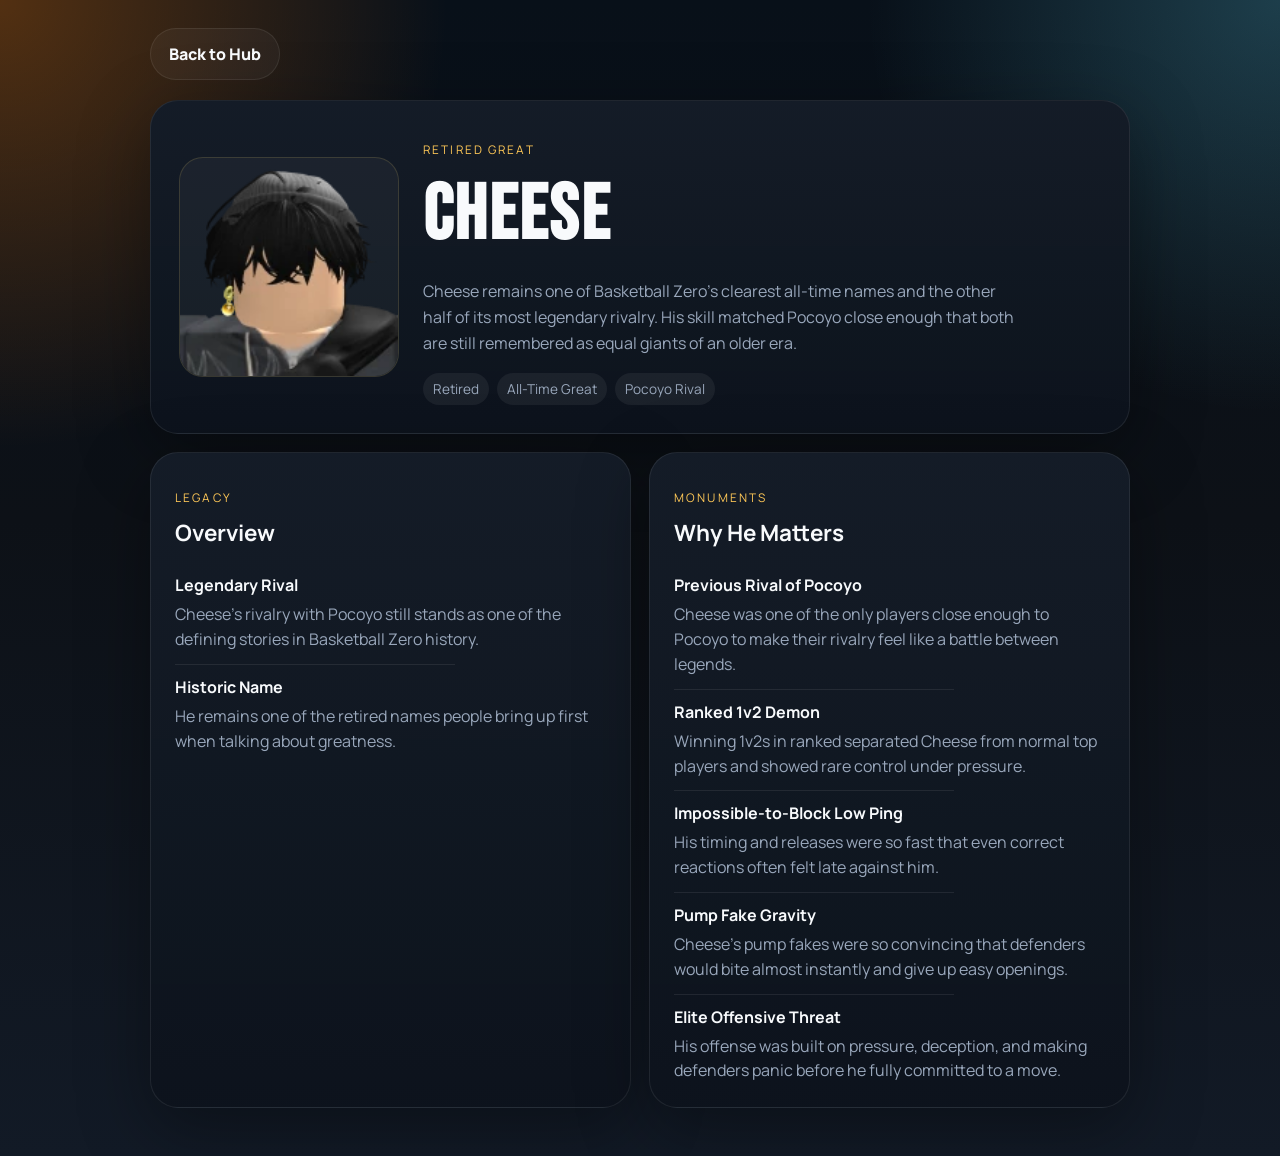
==== legend-cheese.html @ daa33e8b "Inital site upload" ====
<!doctype html>
<html lang="en">
  <head>
    <meta charset="UTF-8" />
    <meta name="viewport" content="width=device-width, initial-scale=1.0" />
    <title>Cheese | Basketball Zero Hub</title>
    <link rel="preconnect" href="https://fonts.googleapis.com" />
    <link rel="preconnect" href="https://fonts.gstatic.com" crossorigin />
    <link
      href="https://fonts.googleapis.com/css2?family=Bebas+Neue&family=Manrope:wght@400;500;700;800&display=swap"
      rel="stylesheet"
    />
    <link rel="stylesheet" href="styles.css" />
  </head>
  <body>
    <main class="legend-page">
      <a class="button ghost legend-back" href="index.html#hub">Back to Hub</a>
      <section class="legend-hero-card">
        <div class="legend-hero-grid">
          <img
            class="legend-portrait"
            src="assets/Cheese.webp"
            alt="Cheese avatar"
          />
          <div>
            <p class="eyebrow">Retired Great</p>
            <h1>Cheese</h1>
            <p class="legend-copy">
              Cheese remains one of Basketball Zero's clearest all-time names and the
              other half of its most legendary rivalry. His skill matched Pocoyo close
              enough that both are still remembered as equal giants of an older era.
            </p>
            <div class="legend-tags">
              <span>Retired</span>
              <span>All-Time Great</span>
              <span>Pocoyo Rival</span>
            </div>
          </div>
        </div>
      </section>

      <section class="legend-sections">
        <article class="legend-section-card">
          <p class="mini-label">Legacy</p>
          <h2>Overview</h2>
          <div class="legend-list">
            <article>
              <h3>Legendary Rival</h3>
              <p>Cheese's rivalry with Pocoyo still stands as one of the defining stories in Basketball Zero history.</p>
            </article>
            <article>
              <h3>Historic Name</h3>
              <p>He remains one of the retired names people bring up first when talking about greatness.</p>
            </article>
          </div>
        </article>

        <article class="legend-section-card">
          <p class="mini-label">Monuments</p>
          <h2>Why He Matters</h2>
          <div class="legend-list">
            <article>
              <h3>Previous Rival of Pocoyo</h3>
              <p>Cheese was one of the only players close enough to Pocoyo to make their rivalry feel like a battle between legends.</p>
            </article>
            <article>
              <h3>Ranked 1v2 Demon</h3>
              <p>Winning 1v2s in ranked separated Cheese from normal top players and showed rare control under pressure.</p>
            </article>
            <article>
              <h3>Impossible-to-Block Low Ping</h3>
              <p>His timing and releases were so fast that even correct reactions often felt late against him.</p>
            </article>
            <article>
              <h3>Pump Fake Gravity</h3>
              <p>Cheese's pump fakes were so convincing that defenders would bite almost instantly and give up easy openings.</p>
            </article>
            <article>
              <h3>Elite Offensive Threat</h3>
              <p>His offense was built on pressure, deception, and making defenders panic before he fully committed to a move.</p>
            </article>
          </div>
        </article>
      </section>
    </main>
  </body>
</html>
---- styles.css ----
:root {
  --bg: #0d1117;
  --bg-secondary: #111a24;
  --panel: rgba(16, 24, 34, 0.82);
  --panel-strong: #131f2d;
  --text: #f8fafc;
  --muted: #99a7bb;
  --orange: #ff7a00;
  --gold: #ffc857;
  --cyan: #68e1fd;
  --line: rgba(255, 255, 255, 0.08);
  --shadow: 0 20px 70px rgba(0, 0, 0, 0.35);
}

* {
  box-sizing: border-box;
}

html {
  scroll-behavior: smooth;
}

body {
  margin: 0;
  font-family: "Manrope", sans-serif;
  color: var(--text);
  background:
    radial-gradient(circle at top left, rgba(255, 122, 0, 0.3), transparent 26%),
    radial-gradient(circle at top right, rgba(104, 225, 253, 0.22), transparent 24%),
    linear-gradient(180deg, #081019 0%, #0d1117 45%, #121a26 100%);
  min-height: 100vh;
}

body.is-animating .spotlight-fade {
  opacity: 0;
  transform: translateY(8px);
}

body.is-transitioning .tab-panel.active,
body.is-transitioning .subtab-panel.active {
  animation-duration: 340ms;
}

a {
  color: inherit;
  text-decoration: none;
}

.page-shell {
  width: min(1180px, calc(100% - 32px));
  margin: 0 auto;
  padding-bottom: 48px;
}

.hero {
  padding: 22px 0 36px;
}

.topbar,
.hero-panel,
.leaderboard-card,
.insight-card,
.legend-card,
.timeline-list,
.timeline-feature {
  backdrop-filter: blur(14px);
}

.topbar {
  display: flex;
  align-items: center;
  justify-content: space-between;
  margin-bottom: 32px;
  padding: 14px 18px;
  border: 1px solid var(--line);
  border-radius: 18px;
  background: rgba(7, 12, 18, 0.55);
}

.brand {
  display: flex;
  align-items: center;
  gap: 12px;
  font-weight: 800;
  letter-spacing: 0.04em;
}

.brand-ball {
  width: 18px;
  height: 18px;
  border-radius: 50%;
  background: linear-gradient(135deg, var(--orange), var(--gold));
  box-shadow: 0 0 18px rgba(255, 122, 0, 0.5);
}

.nav-links {
  display: flex;
  gap: 18px;
  color: var(--muted);
}

.topbar-actions {
  display: flex;
  align-items: center;
  gap: 16px;
}

.discord-link {
  display: inline-flex;
  align-items: center;
  justify-content: center;
  padding: 10px 16px;
  border-radius: 999px;
  border: 1px solid rgba(255, 255, 255, 0.1);
  background: linear-gradient(135deg, rgba(88, 101, 242, 0.22), rgba(114, 137, 255, 0.12));
  color: #eef2ff;
  font-weight: 800;
  box-shadow: 0 10px 24px rgba(88, 101, 242, 0.14);
  transition: transform 220ms ease, border-color 220ms ease, box-shadow 220ms ease, background 220ms ease;
}

.discord-link:hover {
  transform: translateY(-2px);
  border-color: rgba(140, 154, 255, 0.28);
  box-shadow: 0 14px 28px rgba(88, 101, 242, 0.22);
  background: linear-gradient(135deg, rgba(88, 101, 242, 0.3), rgba(114, 137, 255, 0.16));
}

.nav-links a:hover,
.filter:hover,
.timeline-item:hover {
  color: var(--text);
}

.hero-grid {
  display: grid;
  grid-template-columns: 1.35fr 0.85fr;
  gap: 24px;
  align-items: stretch;
}

.eyebrow,
.mini-label {
  text-transform: uppercase;
  letter-spacing: 0.18em;
  font-size: 0.74rem;
  color: var(--gold);
}

.hero-copy h1,
.section-heading h2,
.hero-panel h2 {
  margin: 0;
  font-family: "Bebas Neue", sans-serif;
  letter-spacing: 0.03em;
}

.hero-copy h1 {
  font-size: clamp(4rem, 9vw, 7rem);
  line-height: 0.92;
  max-width: 8ch;
}

.hero-text {
  max-width: 58ch;
  color: var(--muted);
  font-size: 1.05rem;
}

.hero-actions {
  display: flex;
  gap: 14px;
  margin: 28px 0;
}

.button {
  display: inline-flex;
  align-items: center;
  justify-content: center;
  padding: 14px 18px;
  border-radius: 999px;
  font-weight: 800;
  transition: transform 220ms ease, background 220ms ease, border-color 220ms ease, box-shadow 220ms ease;
}

.button:hover {
  transform: translateY(-2px);
}

.button.primary {
  background: linear-gradient(135deg, var(--orange), #ff9d2f);
  color: #111;
}

.button.ghost {
  border: 1px solid var(--line);
  background: rgba(255, 255, 255, 0.04);
}

.hero-stats {
  display: flex;
  flex-wrap: wrap;
  gap: 16px;
}

.hero-stats article {
  min-width: 140px;
  padding: 14px 16px;
  border: 1px solid var(--line);
  border-radius: 18px;
  background: linear-gradient(180deg, rgba(255, 255, 255, 0.06), rgba(255, 255, 255, 0.03));
  box-shadow: inset 0 1px 0 rgba(255, 255, 255, 0.04);
}

.hero-stats strong {
  display: block;
  font-size: 1.6rem;
}

.hero-stats span,
.hero-panel p,
.insight-card p,
.timeline-feature p,
.legend-card p {
  color: var(--muted);
}

.hero-panel {
  position: relative;
  overflow: hidden;
  padding: 26px;
  border: 1px solid var(--line);
  border-radius: 28px;
  background:
    linear-gradient(180deg, rgba(19, 31, 45, 0.95), rgba(12, 17, 23, 0.92)),
    var(--panel);
  box-shadow: var(--shadow);
}

.hero-panel::before {
  content: "";
  position: absolute;
  inset: 0;
  background: linear-gradient(135deg, rgba(255, 216, 107, 0.06), transparent 42%);
  pointer-events: none;
}

.panel-glow {
  position: absolute;
  inset: auto -40px -60px auto;
  width: 180px;
  height: 180px;
  border-radius: 50%;
  background: radial-gradient(circle, rgba(255, 122, 0, 0.4), transparent 60%);
}

.score-card {
  display: grid;
  gap: 10px;
  margin-top: 20px;
}

.hero-panel-pills {
  display: flex;
  flex-wrap: wrap;
  gap: 10px;
  margin-top: 18px;
}

.hero-panel-pills span {
  padding: 9px 12px;
  border-radius: 999px;
  border: 1px solid rgba(255, 255, 255, 0.08);
  background: rgba(255, 255, 255, 0.05);
  color: #dbe4f3;
  font-size: 0.86rem;
  font-weight: 700;
}

.score-card div {
  display: flex;
  justify-content: space-between;
  padding: 14px 16px;
  border-radius: 16px;
  background: rgba(255, 255, 255, 0.05);
  border: 1px solid var(--line);
}

.section {
  padding: 28px 0;
}

.section-heading {
  display: flex;
  justify-content: space-between;
  align-items: end;
  gap: 18px;
  margin-bottom: 20px;
}

.section-heading h2 {
  font-size: clamp(2.3rem, 4vw, 3.5rem);
}

.panel-header h3 {
  margin: 0;
  font-family: "Bebas Neue", sans-serif;
  font-size: clamp(2rem, 3vw, 2.8rem);
  letter-spacing: 0.03em;
}

.tab-switcher {
  display: flex;
  flex-wrap: wrap;
  gap: 10px;
}

.subtab-switcher {
  display: flex;
  flex-wrap: wrap;
  gap: 10px;
  margin-bottom: 18px;
}

.tab-button {
  border: 1px solid var(--line);
  background: rgba(255, 255, 255, 0.04);
  color: var(--muted);
  border-radius: 999px;
  padding: 10px 16px;
  cursor: pointer;
  font: inherit;
  font-weight: 800;
  transition: all 220ms ease;
}

.tab-button.active,
.tab-button:hover {
  background: var(--text);
  color: #111;
}

.tab-panel {
  display: none;
}

.tab-panel.active {
  display: block;
  animation: panelFade 280ms ease;
}

.tab-panel.active[data-motion="left"] {
  animation-name: panelSlideLeft;
}

.tab-panel.active[data-motion="right"] {
  animation-name: panelSlideRight;
}

.subtab-button {
  border: 1px solid var(--line);
  background: rgba(255, 255, 255, 0.04);
  color: var(--muted);
  border-radius: 999px;
  padding: 10px 16px;
  cursor: pointer;
  font: inherit;
  font-weight: 800;
  transition: all 220ms ease;
}

.subtab-button.active,
.subtab-button:hover {
  background: rgba(255, 255, 255, 0.12);
  color: var(--text);
}

.subtab-panel:not(.active) {
  display: none !important;
}

.subtab-panel.active {
  display: grid;
  animation: panelFade 280ms ease;
}

.subtab-panel.active[data-motion="left"] {
  animation-name: panelSlideLeft;
}

.subtab-panel.active[data-motion="right"] {
  animation-name: panelSlideRight;
}

.filters {
  display: flex;
  flex-wrap: wrap;
  gap: 10px;
}

.filter {
  border: 1px solid var(--line);
  background: rgba(255, 255, 255, 0.04);
  color: var(--muted);
  border-radius: 999px;
  padding: 10px 14px;
  cursor: pointer;
  font: inherit;
  transition: all 180ms ease;
}

.filter.active {
  background: var(--text);
  color: #111;
}

.rankings-layout,
.timeline-layout {
  display: grid;
  grid-template-columns: 1.2fr 0.8fr;
  gap: 18px;
  align-items: start;
}

.leaderboard-card,
.insight-card,
.timeline-list,
.timeline-feature,
.legend-card {
  border: 1px solid var(--line);
  border-radius: 24px;
  background:
    linear-gradient(180deg, rgba(20, 28, 40, 0.95), rgba(13, 19, 28, 0.98)),
    var(--panel);
  box-shadow: var(--shadow);
}

.leaderboard-card {
  padding: 18px 18px 22px;
  position: relative;
  overflow: hidden;
  background:
    radial-gradient(circle at top right, rgba(255, 216, 107, 0.08), transparent 20%),
    linear-gradient(180deg, rgba(20, 28, 40, 0.95), rgba(13, 19, 28, 0.98)),
    var(--panel);
}

.leaderboard-card::before {
  content: "";
  position: absolute;
  inset: 0 0 auto 0;
  height: 1px;
  background: linear-gradient(90deg, transparent, rgba(255, 200, 87, 0.45), transparent);
  pointer-events: none;
}

.empty-state-card {
  min-height: 280px;
}

.leaderboard-head,
.leaderboard-row {
  display: grid;
  grid-template-columns: 2fr 1fr 0.8fr;
  gap: 12px;
  align-items: center;
}

.leaderboard-head {
  padding: 8px 18px 16px;
  color: var(--muted);
  font-size: 0.8rem;
  text-transform: uppercase;
  letter-spacing: 0.18em;
  width: calc(100% - 76px);
  margin-left: 76px;
}

.leaderboard-row {
  padding: 18px 20px;
  border-radius: 22px;
  transition: background 220ms ease, transform 220ms ease, border-color 220ms ease, box-shadow 220ms ease;
  cursor: pointer;
  border: 1px solid rgba(255, 255, 255, 0.04);
  background:
    linear-gradient(180deg, rgba(255, 255, 255, 0.06), rgba(255, 255, 255, 0.04));
  box-shadow: inset 0 1px 0 rgba(255, 255, 255, 0.04);
}

.leaderboard-row:hover,
.leaderboard-row.active {
  background:
    linear-gradient(180deg, rgba(255, 255, 255, 0.09), rgba(255, 255, 255, 0.05));
  border-color: rgba(255, 216, 107, 0.14);
  box-shadow:
    inset 0 1px 0 rgba(255, 255, 255, 0.05),
    0 12px 30px rgba(0, 0, 0, 0.22);
  transform: translateY(-1px);
}

.leaderboard-row.active {
  border-color: rgba(255, 216, 107, 0.22);
  box-shadow:
    inset 0 1px 0 rgba(255, 255, 255, 0.06),
    0 16px 34px rgba(0, 0, 0, 0.24),
    0 0 0 1px rgba(255, 216, 107, 0.06);
}

.player-meta {
  display: flex;
  align-items: center;
  gap: 12px;
}

.rank-badge {
  width: 38px;
  height: 38px;
  border-radius: 14px;
  display: grid;
  place-items: center;
  font-weight: 800;
  background: linear-gradient(135deg, rgba(255, 122, 0, 0.2), rgba(255, 200, 87, 0.2));
  color: var(--gold);
}

.avatar-slot,
.avatar-preview-image {
  border: 1px dashed rgba(255, 255, 255, 0.2);
  background: rgba(255, 255, 255, 0.04);
  color: var(--muted);
}

.avatar-fallback {
  display: grid;
  place-items: center;
  font-weight: 800;
  color: var(--text);
}

.avatar-slot {
  width: 52px;
  height: 52px;
  border-radius: 16px;
  border-color: rgba(255, 216, 107, 0.18);
  box-shadow: 0 8px 20px rgba(0, 0, 0, 0.18);
}

.player-meta strong {
  display: block;
  font-size: 1.08rem;
  line-height: 1.1;
}

.player-meta span,
.subtle {
  color: var(--muted);
  font-size: 0.88rem;
}

.insight-card,
.timeline-feature {
  padding: 22px;
}

.insight-card {
  height: fit-content;
  min-height: 0;
  transition: opacity 220ms ease, transform 220ms ease;
}

.empty-state {
  min-height: 220px;
  display: grid;
  place-items: center;
  text-align: center;
  padding: 24px;
}

.empty-state h4 {
  margin: 0 0 10px;
  font-size: 1.4rem;
}

.insight-card h3,
.timeline-feature h3 {
  margin: 8px 0 10px;
  font-size: 1.8rem;
}

.insight-stats {
  list-style: none;
  padding: 0;
  margin: 18px 0 0;
  display: grid;
  gap: 10px;
}

.insight-stats li {
  padding: 12px 14px;
  border-radius: 14px;
  background: rgba(255, 255, 255, 0.05);
}

.rankings-entry-block {
  display: grid;
  grid-template-columns: 60px 1fr;
  gap: 16px;
  align-items: center;
  position: relative;
  margin-bottom: 22px;
}

.rankings-entry-block::after {
  content: "";
  position: absolute;
  left: 76px;
  right: 0;
  bottom: -11px;
  height: 1px;
  background: linear-gradient(
    90deg,
    rgba(255, 255, 255, 0.04) 0%,
    rgba(255, 255, 255, 0.18) 18%,
    rgba(255, 255, 255, 0.26) 50%,
    rgba(255, 255, 255, 0.18) 82%,
    rgba(255, 255, 255, 0.04) 100%
  );
}

.rankings-entry-block:last-child {
  margin-bottom: 0;
}

.rankings-entry-block:last-child::after {
  display: none;
}

.ranking-number {
  color: #f6f7fb;
  font-weight: 800;
  font-size: 1.5rem;
  text-align: center;
  letter-spacing: 0.01em;
  text-shadow: 0 0 18px rgba(255, 255, 255, 0.08);
}

.tied-rank {
  font-size: 1.18rem;
  color: #d9e1ee;
  letter-spacing: 0.04em;
}

.rank-tier {
  font-weight: 800;
  -webkit-background-clip: text;
  background-clip: text;
  color: transparent;
  letter-spacing: 0.01em;
}

.rank-tier-gold {
  background-image: linear-gradient(135deg, #ffd86b 0%, #fff0a8 45%, #ffbf3c 100%);
  text-shadow: 0 0 18px rgba(255, 200, 87, 0.14);
}

.rank-tier-silver {
  background-image: linear-gradient(135deg, #eef3f8 0%, #cdd7e4 48%, #aeb9c8 100%);
  text-shadow: 0 0 16px rgba(220, 230, 245, 0.1);
}

.rank-tier-bronze {
  background-image: linear-gradient(135deg, #e9b17a 0%, #c98243 45%, #9f5a2a 100%);
  text-shadow: 0 0 16px rgba(201, 130, 67, 0.12);
}

.rank-tier-plain {
  color: #f3f6fb;
  background-image: none;
  text-shadow: none;
}

.leaderboard-row:nth-child(1) .player-meta strong,
.leaderboard-row:nth-child(2) .player-meta strong,
.leaderboard-row:nth-child(3) .player-meta strong,
.leaderboard-row:nth-child(4) .player-meta strong {
  text-shadow: 0 0 16px rgba(255, 255, 255, 0.04);
}

.row-breakline {
  display: none;
}

.avatar-preview {
  margin-top: 18px;
  border-top: 1px solid rgba(255, 255, 255, 0.08);
  padding-top: 18px;
}

.monuments-list {
  display: grid;
  gap: 12px;
}


.monument-item {
  padding: 14px 0 0;
  position: relative;
}

.monument-item:first-of-type {
  padding-top: 4px;
}

.monument-item::before {
  content: "";
  position: absolute;
  top: 0;
  left: 0;
  width: min(100%, 305px);
  height: 1px;
  background: rgba(255, 255, 255, 0.08);
}

.monument-item:first-of-type::before {
  display: none;
}

.monument-item h4 {
  margin: 0 0 6px;
  font-size: 0.98rem;
  color: var(--text);
}

.monument-item p {
  margin: 0;
  color: var(--muted);
  line-height: 1.5;
}

.avatar-preview-image {
  width: 100%;
  min-height: 220px;
  border-radius: 22px;
  margin-bottom: 12px;
  border: 1px solid rgba(255, 216, 107, 0.14);
  background: rgba(255, 255, 255, 0.04);
}

.avatar-image {
  object-fit: cover;
  display: block;
}

.leaderboard-row > span,
.leaderboard-head > span:not(:first-child) {
  justify-self: start;
}

.leaderboard-row > span {
  font-weight: 700;
}

.legend-grid {
  display: grid;
  grid-template-columns: repeat(3, minmax(0, 1fr));
  gap: 18px;
}

.legend-card {
  position: relative;
  overflow: hidden;
  padding: 22px;
}

.legend-link {
  display: block;
  transition: transform 220ms ease, border-color 220ms ease, box-shadow 220ms ease;
}

.legend-link:hover {
  transform: translateY(-4px);
  border-color: rgba(255, 216, 107, 0.18);
  box-shadow: 0 18px 40px rgba(0, 0, 0, 0.28);
}

.legend-link:active {
  transform: translateY(-1px) scale(0.99);
}

.legend-link::after {
  content: "";
  position: absolute;
  inset: 0;
  background: linear-gradient(135deg, rgba(255, 216, 107, 0.08), transparent 45%);
  opacity: 0;
  transition: opacity 220ms ease;
  pointer-events: none;
}

.legend-link:hover::after {
  opacity: 1;
}

.legend-card::before {
  content: "";
  position: absolute;
  inset: -40% auto auto 55%;
  width: 160px;
  height: 160px;
  border-radius: 50%;
  background: radial-gradient(circle, rgba(104, 225, 253, 0.22), transparent 65%);
}

.legend-card h3 {
  margin: 8px 0 10px;
  font-size: 1.5rem;
}

.upcoming-avatar {
  width: 72px;
  height: 72px;
  border-radius: 18px;
  object-fit: cover;
  display: block;
  margin: 10px 0 12px;
  border: 1px solid rgba(255, 216, 107, 0.14);
  background: rgba(255, 255, 255, 0.04);
}

.upcoming-username {
  margin-top: -2px;
  color: var(--muted);
  font-size: 0.92rem;
}

.legend-page {
  width: min(980px, calc(100% - 32px));
  margin: 0 auto;
  padding: 28px 0 48px;
  animation: pageFade 320ms ease;
}

.legend-back {
  display: inline-flex;
  margin-bottom: 20px;
}

.legend-hero-card,
.legend-section-card {
  border: 1px solid var(--line);
  border-radius: 28px;
  background:
    linear-gradient(180deg, rgba(20, 28, 40, 0.95), rgba(13, 19, 28, 0.98)),
    var(--panel);
  box-shadow: var(--shadow);
}

.legend-hero-card {
  padding: 28px;
}

.legend-hero-grid {
  display: grid;
  grid-template-columns: 220px 1fr;
  gap: 24px;
  align-items: center;
}

.legend-portrait {
  width: 100%;
  aspect-ratio: 1 / 1;
  border-radius: 24px;
  border: 1px solid rgba(255, 216, 107, 0.14);
  object-fit: cover;
  background: rgba(255, 255, 255, 0.04);
}

.legend-page h1 {
  margin: 6px 0 10px;
  font-family: "Bebas Neue", sans-serif;
  font-size: clamp(3rem, 6vw, 4.8rem);
  letter-spacing: 0.03em;
}

.legend-copy {
  max-width: 60ch;
  color: var(--muted);
  line-height: 1.65;
}

.legend-sections {
  display: grid;
  grid-template-columns: 1fr 1fr;
  gap: 18px;
  margin-top: 18px;
}

.legend-section-card {
  padding: 24px;
}

.legend-section-card h2 {
  margin: 8px 0 14px;
  font-size: 1.4rem;
}

.legend-list {
  display: grid;
  gap: 12px;
}

.legend-list article {
  padding-top: 12px;
  position: relative;
}

.legend-list article::before {
  content: "";
  position: absolute;
  top: 0;
  left: 0;
  width: min(100%, 280px);
  height: 1px;
  background: rgba(255, 255, 255, 0.08);
}

.legend-list article:first-child::before {
  display: none;
}

.legend-list h3 {
  margin: 0 0 6px;
  font-size: 1rem;
}

.legend-list p {
  margin: 0;
  color: var(--muted);
  line-height: 1.55;
}

.legend-tags {
  display: flex;
  flex-wrap: wrap;
  gap: 8px;
  margin-top: 16px;
}

.legend-tags span {
  padding: 7px 10px;
  border-radius: 999px;
  background: rgba(255, 255, 255, 0.06);
  font-size: 0.85rem;
  color: var(--muted);
}

.timeline-list {
  display: grid;
  gap: 12px;
  padding: 16px;
}

.timeline-item {
  padding: 16px;
  border-radius: 18px;
  cursor: pointer;
  border: 1px solid transparent;
  transition: all 220ms ease;
}

.timeline-item.active {
  background: rgba(255, 255, 255, 0.06);
  border-color: rgba(255, 200, 87, 0.25);
}

.timeline-item h3 {
  margin: 4px 0 6px;
}

.event-date {
  color: var(--gold);
}

@keyframes panelFade {
  from {
    opacity: 0;
    transform: translateY(8px);
  }

  to {
    opacity: 1;
    transform: translateY(0);
  }
}

@keyframes panelSlideLeft {
  from {
    opacity: 0;
    transform: translateX(22px);
  }

  to {
    opacity: 1;
    transform: translateX(0);
  }
}

@keyframes panelSlideRight {
  from {
    opacity: 0;
    transform: translateX(-22px);
  }

  to {
    opacity: 1;
    transform: translateX(0);
  }
}

@keyframes pageFade {
  from {
    opacity: 0;
    transform: translateY(10px);
  }

  to {
    opacity: 1;
    transform: translateY(0);
  }
}

@media (max-width: 960px) {
  .hero-grid,
  .rankings-layout,
  .timeline-layout,
  .legend-grid,
  .legend-sections,
  .legend-hero-grid {
    grid-template-columns: 1fr;
  }
}

@media (max-width: 700px) {
  .page-shell {
    width: min(100% - 20px, 1180px);
  }

  .topbar,
  .section-heading {
    flex-direction: column;
    align-items: flex-start;
  }

  .topbar-actions {
    width: 100%;
    flex-direction: column;
    align-items: flex-start;
  }

  .nav-links,
  .hero-actions,
  .hero-stats,
  .filters {
    width: 100%;
  }

  .nav-links,
  .hero-actions,
  .filters {
    flex-wrap: wrap;
  }

  .leaderboard-head,
  .leaderboard-row {
    grid-template-columns: 1.8fr 1fr 0.8fr;
    font-size: 0.92rem;
  }
}
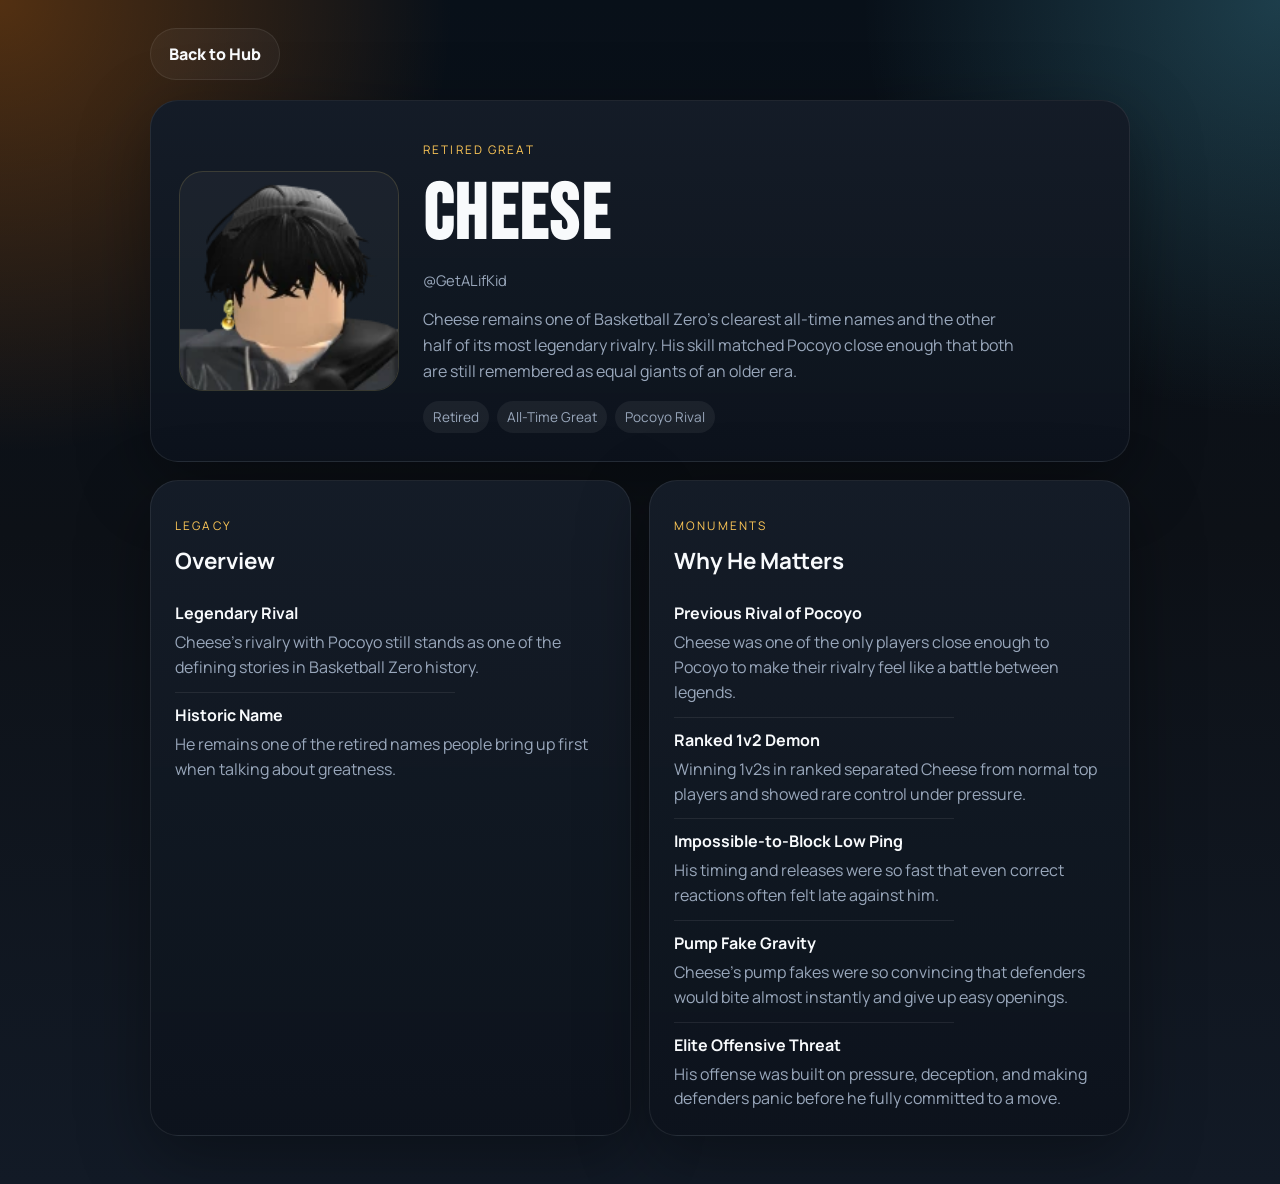
==== commit 2c46e7a4: "all time 1v1 leaderboards" ====
--- a/legend-cheese.html
+++ b/legend-cheese.html
@@ -25,6 +25,7 @@
           <div>
             <p class="eyebrow">Retired Great</p>
             <h1>Cheese</h1>
+            <p class="upcoming-username">@GetALifKid</p>
             <p class="legend-copy">
               Cheese remains one of Basketball Zero's clearest all-time names and the
               other half of its most legendary rivalry. His skill matched Pocoyo close
--- a/styles.css
+++ b/styles.css
@@ -81,6 +81,7 @@
   display: flex;
   align-items: center;
   gap: 12px;
+  flex-shrink: 0;
   font-weight: 800;
   letter-spacing: 0.04em;
 }
@@ -322,6 +323,10 @@
   margin-bottom: 18px;
 }
 
+.nested-switcher {
+  margin-top: -4px;
+}
+
 .tab-button {
   border: 1px solid var(--line);
   background: rgba(255, 255, 255, 0.04);
@@ -420,6 +425,10 @@
   grid-template-columns: 1.2fr 0.8fr;
   gap: 18px;
   align-items: start;
+}
+
+.timeline-layout-single {
+  grid-template-columns: 1fr;
 }
 
 .leaderboard-card,
